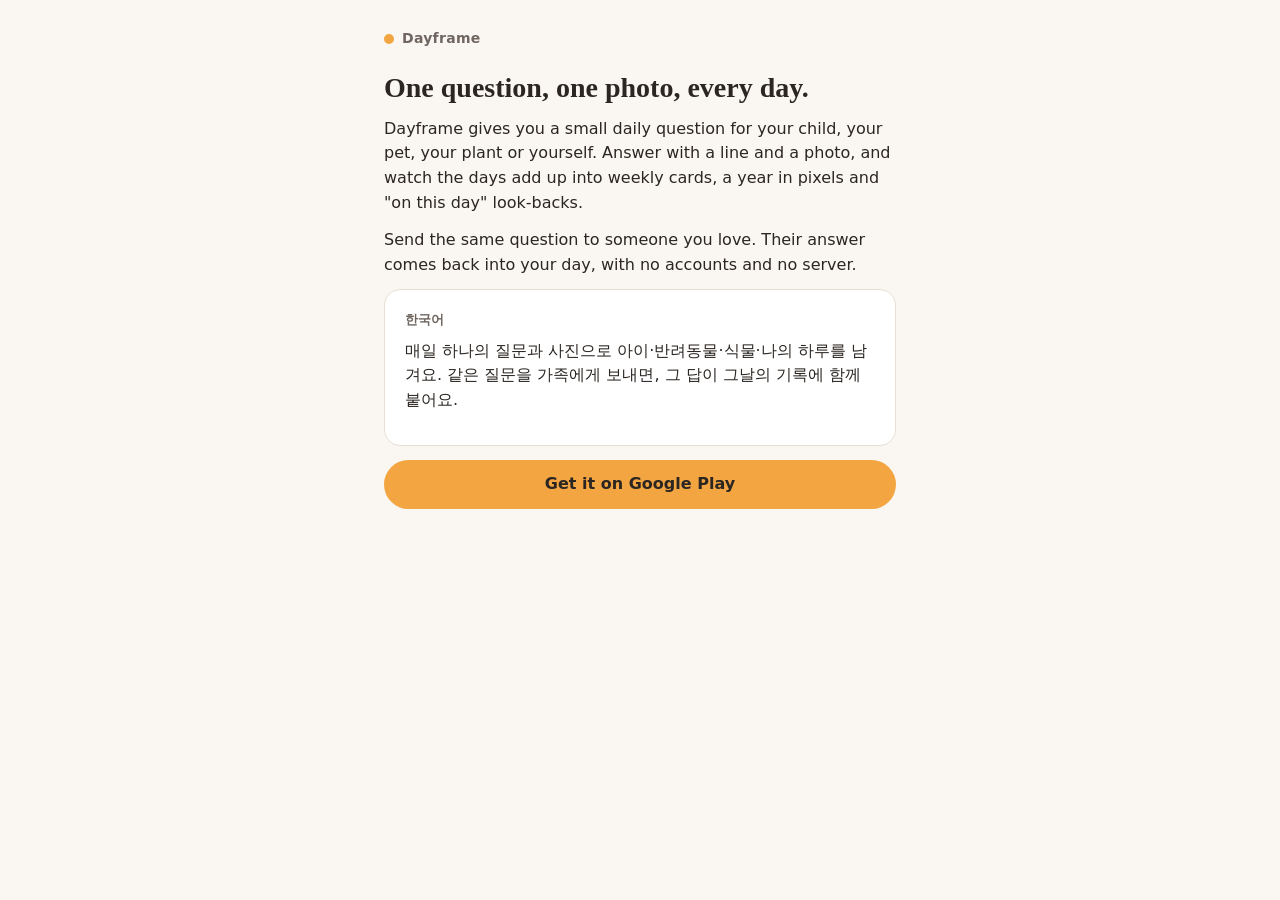
==== dayframe/index.html @ f3a5fbff "Dayframe "Ask someone" fallback pages + Android App Links - .well-known/assetlinks.json for com.tall" ====
<!doctype html>
<html lang="en">
<head>
<meta charset="utf-8">
<meta name="viewport" content="width=device-width, initial-scale=1, viewport-fit=cover">
<meta http-equiv="Content-Security-Policy" content="default-src 'none'; style-src 'self'; img-src 'self' data:; base-uri 'none'; form-action 'none'">
<meta name="theme-color" content="#FAF7F2">
<meta name="description" content="Dayframe: one question and one photo a day for your child, pet, plant or yourself.">
<link rel="stylesheet" href="/dayframe/style.css">
<title>Dayframe</title>
</head>
<body>
  <main>
    <div class="brand"><span class="dot" aria-hidden="true"></span>Dayframe</div>
    <h1>One question, one photo, every day.</h1>
    <p>Dayframe gives you a small daily question for your child, your pet, your plant or yourself. Answer with a line and a photo, and watch the days add up into weekly cards, a year in pixels and "on this day" look-backs.</p>
    <p>Send the same question to someone you love. Their answer comes back into your day, with no accounts and no server.</p>
    <section class="card" lang="ko">
      <p class="label">한국어</p>
      <p>매일 하나의 질문과 사진으로 아이·반려동물·식물·나의 하루를 남겨요. 같은 질문을 가족에게 보내면, 그 답이 그날의 기록에 함께 붙어요.</p>
    </section>
    <a class="btn btn-primary" href="https://play.google.com/store/apps/details?id=com.tallowbird.dayframe" rel="noopener">Get it on Google Play</a>
  </main>
</body>
</html>
---- dayframe/style.css ----
:root {
  color-scheme: light;
  --bg: #FAF7F2;
  --card: #FFFFFF;
  --ink: #2B2622;
  --muted: #6F6660;
  --line: #E7DFD4;
  --accent: #F2A541;
  --accent-ink: #2B2622;
  --soft: #FDF1DF;
  --error: #B3261E;
  --serif: "Iowan Old Style", "Palatino Linotype", Palatino, Georgia, "Noto Serif KR", "Nanum Myeongjo", serif;
  --sans: system-ui, -apple-system, "Segoe UI", Roboto, "Apple SD Gothic Neo", "Noto Sans KR", sans-serif;
}

* { box-sizing: border-box; }

html, body { margin: 0; }

body {
  background: var(--bg);
  color: var(--ink);
  font-family: var(--sans);
  font-size: 16px;
  line-height: 1.55;
  -webkit-text-size-adjust: 100%;
}

main {
  max-width: 34rem;
  margin: 0 auto;
  padding: 28px 16px 48px;
}

.brand {
  display: flex;
  align-items: center;
  gap: 8px;
  font-weight: 600;
  letter-spacing: 0.02em;
  color: var(--muted);
  font-size: 0.875rem;
  margin-bottom: 20px;
}
.brand .dot {
  width: 10px; height: 10px; border-radius: 50%;
  background: var(--accent);
}

.card {
  background: var(--card);
  border: 1px solid var(--line);
  border-radius: 16px;
  padding: 20px;
  margin-bottom: 14px;
}

.label {
  font-size: 0.8125rem;
  font-weight: 600;
  color: var(--muted);
  margin: 0 0 8px;
}

.question {
  font-family: var(--serif);
  font-size: 1.375rem;
  line-height: 1.4;
  margin: 0;
  overflow-wrap: anywhere;
}

.answer-text {
  white-space: pre-wrap;
  overflow-wrap: anywhere;
  margin: 0;
  font-size: 1.0625rem;
}

h1 {
  font-family: var(--serif);
  font-weight: 600;
  font-size: 1.75rem;
  line-height: 1.25;
  margin: 0 0 12px;
}

p { margin: 0 0 12px; }

label.field { display: block; margin-bottom: 6px; }
.gap { height: 14px; }
.hint { margin-top: 10px; }
label.field span { display: block; font-size: 0.875rem; font-weight: 600; }

input[type="text"], textarea {
  width: 100%;
  font: inherit;
  color: var(--ink);
  background: var(--bg);
  border: 1px solid var(--line);
  border-radius: 12px;
  padding: 12px 14px;
}
textarea { min-height: 9rem; resize: vertical; }
input:focus, textarea:focus { outline: 2px solid var(--accent); outline-offset: 1px; border-color: transparent; }

.counter { text-align: right; font-size: 0.75rem; color: var(--muted); margin-top: 4px; }

.btn {
  display: flex;
  align-items: center;
  justify-content: center;
  width: 100%;
  min-height: 48px;
  padding: 12px 18px;
  border-radius: 999px;
  border: 0;
  font: inherit;
  font-weight: 600;
  text-decoration: none;
  cursor: pointer;
}
.btn-primary { background: var(--accent); color: var(--accent-ink); }
.btn-primary:disabled { opacity: 0.45; cursor: default; }
.btn-secondary { background: transparent; color: var(--ink); border: 1px solid var(--ink); }
.btn + .btn { margin-top: 10px; }
.btn:focus-visible { outline: 3px solid var(--ink); outline-offset: 2px; }

.notice {
  background: var(--soft);
  border-radius: 12px;
  padding: 12px 14px;
  margin-top: 12px;
  font-size: 0.9375rem;
}
.notice input { margin-top: 8px; font-size: 0.8125rem; }

.promo { text-align: center; margin-top: 28px; }
.promo p { color: var(--muted); }

.error h1 { font-size: 1.375rem; }

.small { font-size: 0.8125rem; color: var(--muted); }

[hidden] { display: none !important; }
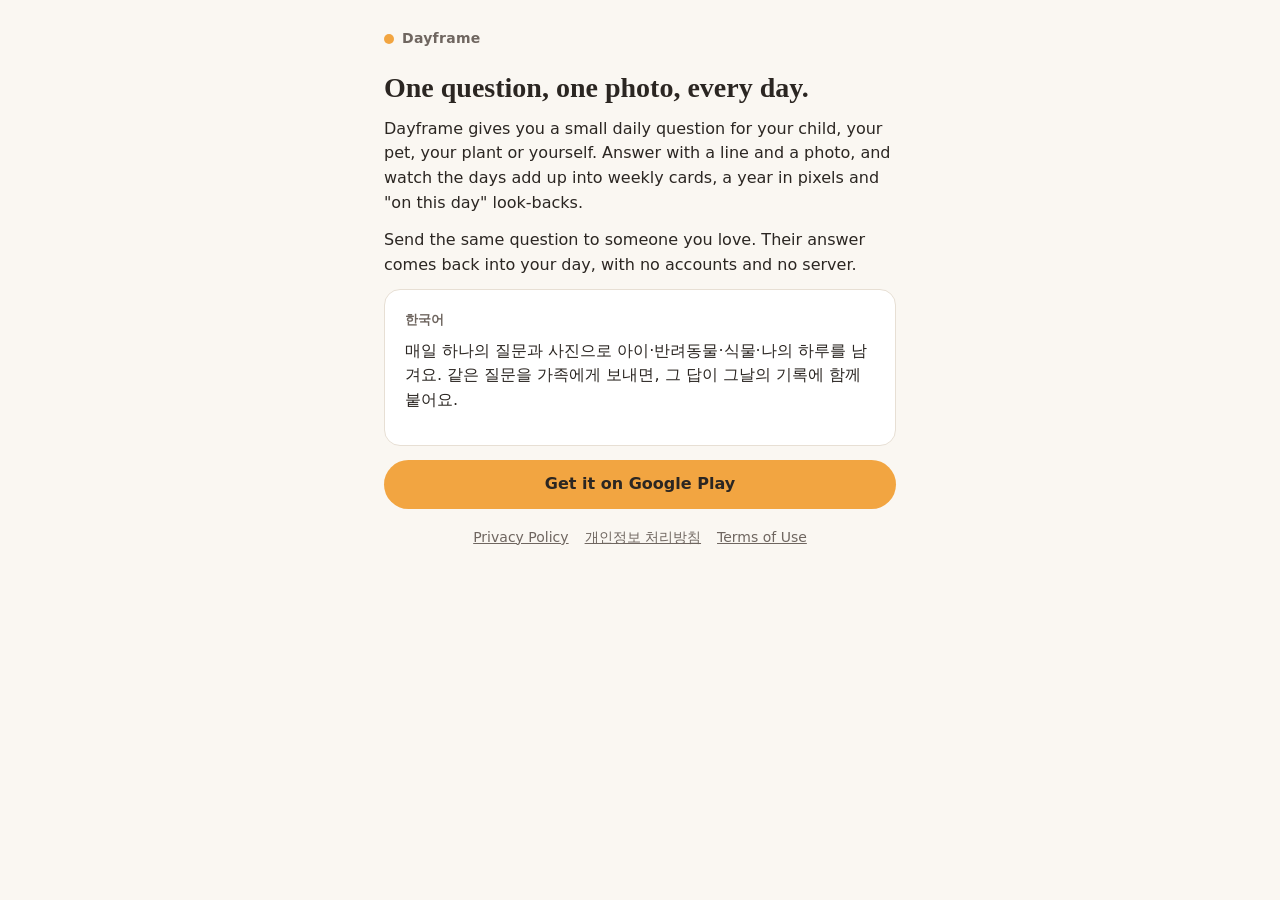
==== commit 55e13951: "Dayframe: privacy policy (EN/KO), terms of use, landing links Co-Authored-By: Claude Opus 5.5 <norep" ====
--- a/dayframe/index.html
+++ b/dayframe/index.html
@@ -20,6 +20,7 @@
       <p>매일 하나의 질문과 사진으로 아이·반려동물·식물·나의 하루를 남겨요. 같은 질문을 가족에게 보내면, 그 답이 그날의 기록에 함께 붙어요.</p>
     </section>
     <a class="btn btn-primary" href="https://play.google.com/store/apps/details?id=com.tallowbird.dayframe" rel="noopener">Get it on Google Play</a>
+    <p class="footer-links"><a href="/dayframe/privacy/">Privacy Policy</a><a href="/dayframe/privacy/ko/" lang="ko">개인정보 처리방침</a><a href="/dayframe/terms/">Terms of Use</a></p>
   </main>
 </body>
 </html>
--- a/dayframe/style.css
+++ b/dayframe/style.css
@@ -143,3 +143,20 @@
 .small { font-size: 0.8125rem; color: var(--muted); }
 
 [hidden] { display: none !important; }
+
+/* Policy pages */
+.doc h1 { margin-bottom: 6px; }
+.doc h2 { font-size: 1.125rem; line-height: 1.35; margin: 28px 0 8px; }
+.doc ul { margin: 0 0 12px; padding-left: 1.25rem; }
+.doc li { margin-bottom: 6px; }
+.doc a { color: var(--ink); text-underline-offset: 2px; overflow-wrap: anywhere; }
+.doc table { width: 100%; border-collapse: collapse; font-size: 0.9375rem; margin-bottom: 12px; }
+.doc th, .doc td { text-align: left; vertical-align: top; border-top: 1px solid var(--line); padding: 8px 6px 8px 0; }
+.doc th { font-weight: 600; width: 34%; }
+.langs { display: flex; gap: 14px; font-size: 0.875rem; margin-bottom: 18px; }
+.langs a { color: var(--muted); }
+.langs [aria-current] { color: var(--ink); font-weight: 600; text-decoration: none; }
+.footer-links { margin-top: 18px; text-align: center; font-size: 0.875rem; }
+.footer-links a { color: var(--muted); margin: 0 8px; }
+.brand a { color: inherit; text-decoration: none; }
+.doc .sub { margin-top: 16px; }
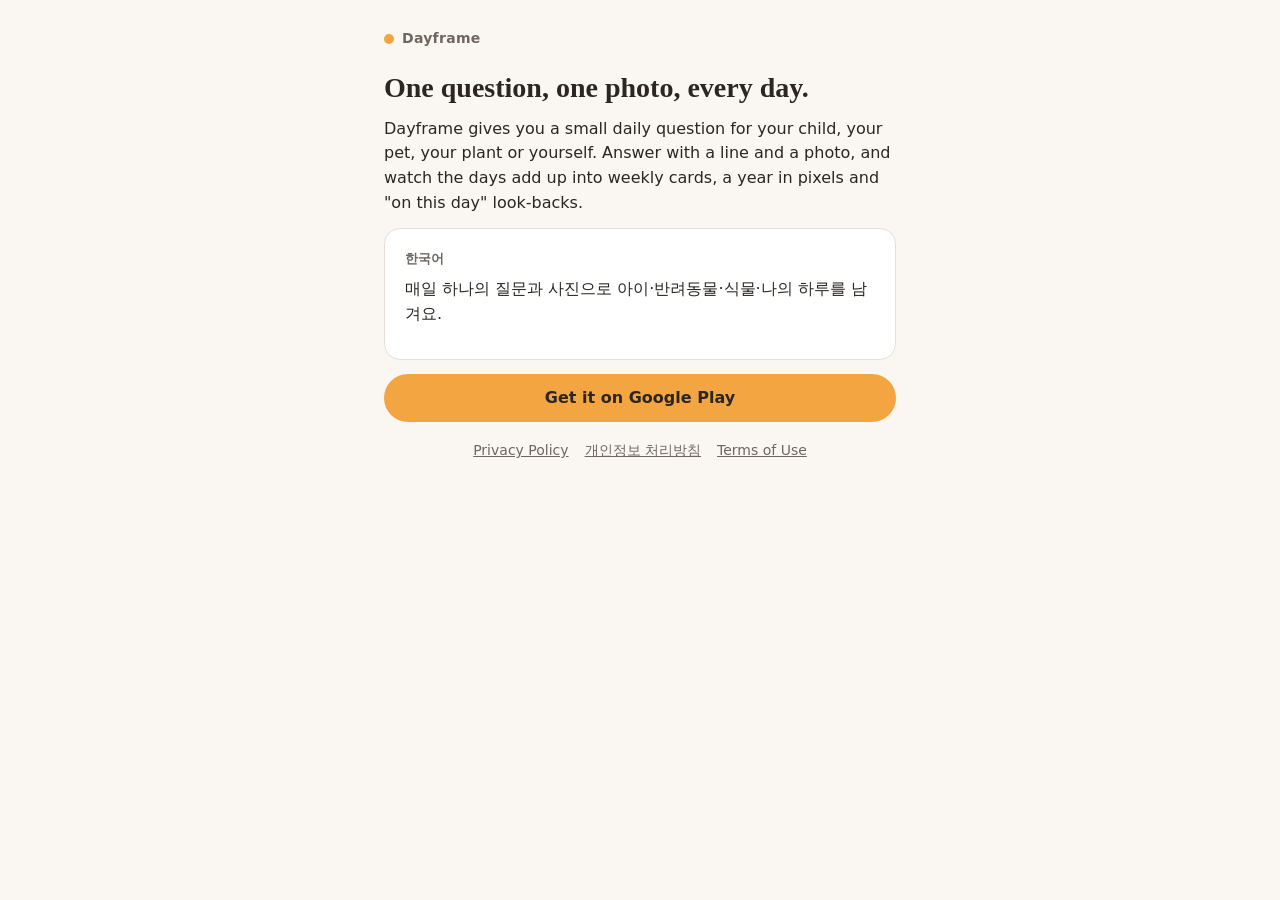
==== commit 23e59cf1: "Dayframe landing: remove the ask-someone line (feature off in v1.0) Co-Authored-By: Claude Opus 5.5 " ====
--- a/dayframe/index.html
+++ b/dayframe/index.html
@@ -14,10 +14,9 @@
     <div class="brand"><span class="dot" aria-hidden="true"></span>Dayframe</div>
     <h1>One question, one photo, every day.</h1>
     <p>Dayframe gives you a small daily question for your child, your pet, your plant or yourself. Answer with a line and a photo, and watch the days add up into weekly cards, a year in pixels and "on this day" look-backs.</p>
-    <p>Send the same question to someone you love. Their answer comes back into your day, with no accounts and no server.</p>
     <section class="card" lang="ko">
       <p class="label">한국어</p>
-      <p>매일 하나의 질문과 사진으로 아이·반려동물·식물·나의 하루를 남겨요. 같은 질문을 가족에게 보내면, 그 답이 그날의 기록에 함께 붙어요.</p>
+      <p>매일 하나의 질문과 사진으로 아이·반려동물·식물·나의 하루를 남겨요.</p>
     </section>
     <a class="btn btn-primary" href="https://play.google.com/store/apps/details?id=com.tallowbird.dayframe" rel="noopener">Get it on Google Play</a>
     <p class="footer-links"><a href="/dayframe/privacy/">Privacy Policy</a><a href="/dayframe/privacy/ko/" lang="ko">개인정보 처리방침</a><a href="/dayframe/terms/">Terms of Use</a></p>
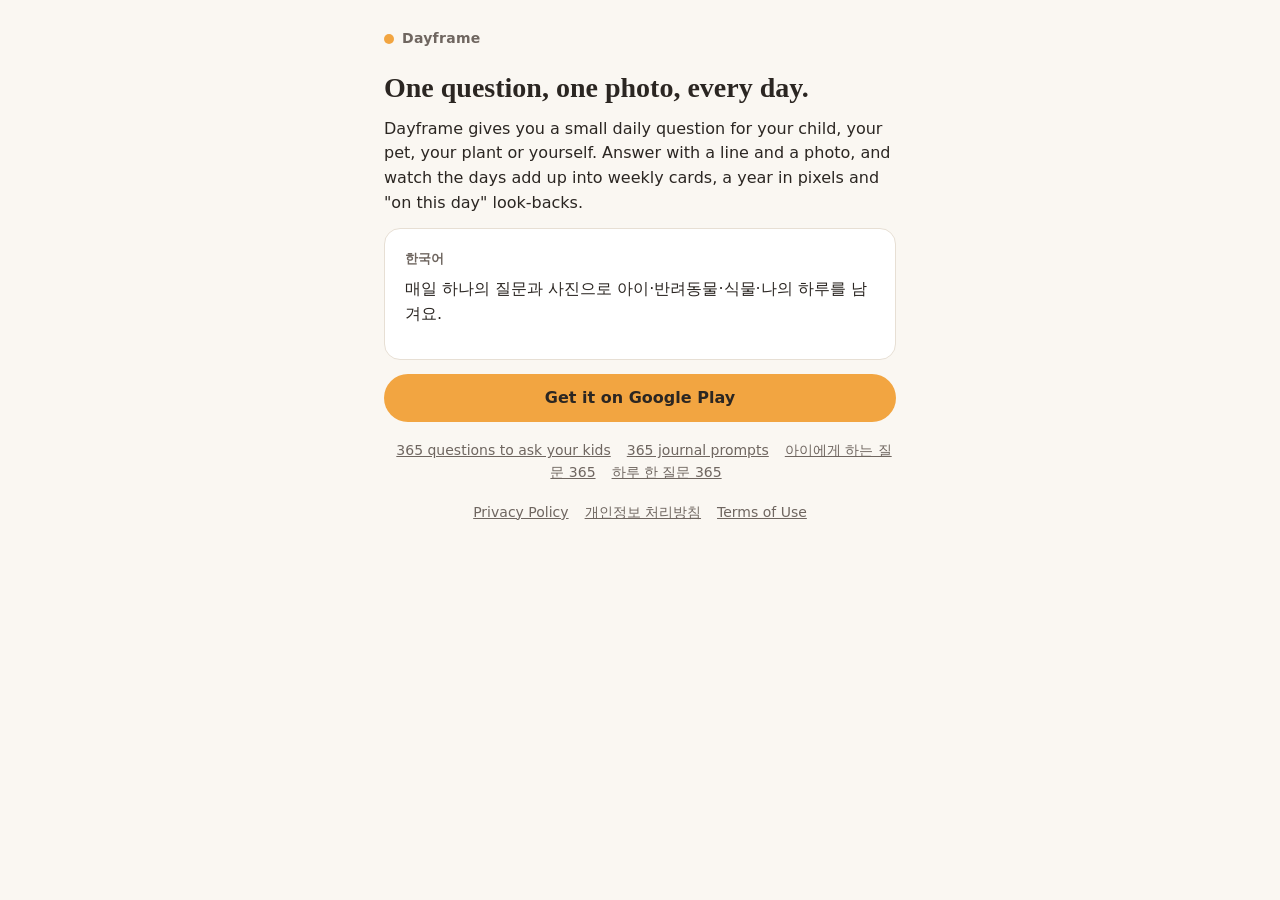
==== commit e5cd69a4: "Dayframe question-list pages (365 questions to ask your kids, 365 journal prompts; en + ko), sitemap" ====
--- a/dayframe/index.html
+++ b/dayframe/index.html
@@ -19,6 +19,7 @@
       <p>매일 하나의 질문과 사진으로 아이·반려동물·식물·나의 하루를 남겨요.</p>
     </section>
     <a class="btn btn-primary" href="https://play.google.com/store/apps/details?id=com.tallowbird.dayframe" rel="noopener">Get it on Google Play</a>
+    <p class="footer-links"><a href="/dayframe/questions/kids/">365 questions to ask your kids</a><a href="/dayframe/questions/me/">365 journal prompts</a><a href="/dayframe/questions/kids/ko/" lang="ko">아이에게 하는 질문 365</a><a href="/dayframe/questions/me/ko/" lang="ko">하루 한 질문 365</a></p>
     <p class="footer-links"><a href="/dayframe/privacy/">Privacy Policy</a><a href="/dayframe/privacy/ko/" lang="ko">개인정보 처리방침</a><a href="/dayframe/terms/">Terms of Use</a></p>
   </main>
 </body>
--- a/dayframe/style.css
+++ b/dayframe/style.css
@@ -160,3 +160,22 @@
 .footer-links a { color: var(--muted); margin: 0 8px; }
 .brand a { color: inherit; text-decoration: none; }
 .doc .sub { margin-top: 16px; }
+
+/* Question list pages (/dayframe/questions/…) */
+main.wide { max-width: 40rem; }
+main.wide .brand { justify-content: space-between; }
+main.wide .brand .home { display: flex; align-items: center; gap: 8px; color: var(--ink); text-decoration: none; }
+main.wide .brand .lang { font-weight: 400; font-size: 0.875rem; color: var(--muted); }
+main.wide h2 { font-family: var(--serif); font-size: 1.375rem; line-height: 1.3; margin: 32px 0 8px; }
+main.wide .card { margin: 20px 0; }
+main.wide .card ul { margin: 6px 0 0; padding-left: 1.2rem; }
+main.wide .card li { margin-bottom: 6px; }
+.toc { font-size: 0.875rem; line-height: 1.9; color: var(--muted); }
+.toc a { color: var(--ink); text-underline-offset: 2px; }
+.month h3 { font-family: var(--serif); font-size: 1.125rem; margin: 28px 0 6px; padding-top: 12px; border-top: 1px solid var(--line); }
+.month ol { margin: 0; padding-left: 2.4rem; }
+.month li { padding: 5px 0; }
+.month li::marker { color: var(--muted); font-size: 0.8125rem; }
+.age { display: inline-block; margin-left: 6px; padding: 0 7px; border-radius: 10px; background: var(--soft); color: var(--muted); font-size: 0.75rem; line-height: 1.6; vertical-align: 1px; white-space: nowrap; }
+.cta .btn { margin-top: 10px; }
+main.wide:lang(ko) { word-break: keep-all; overflow-wrap: anywhere; }
